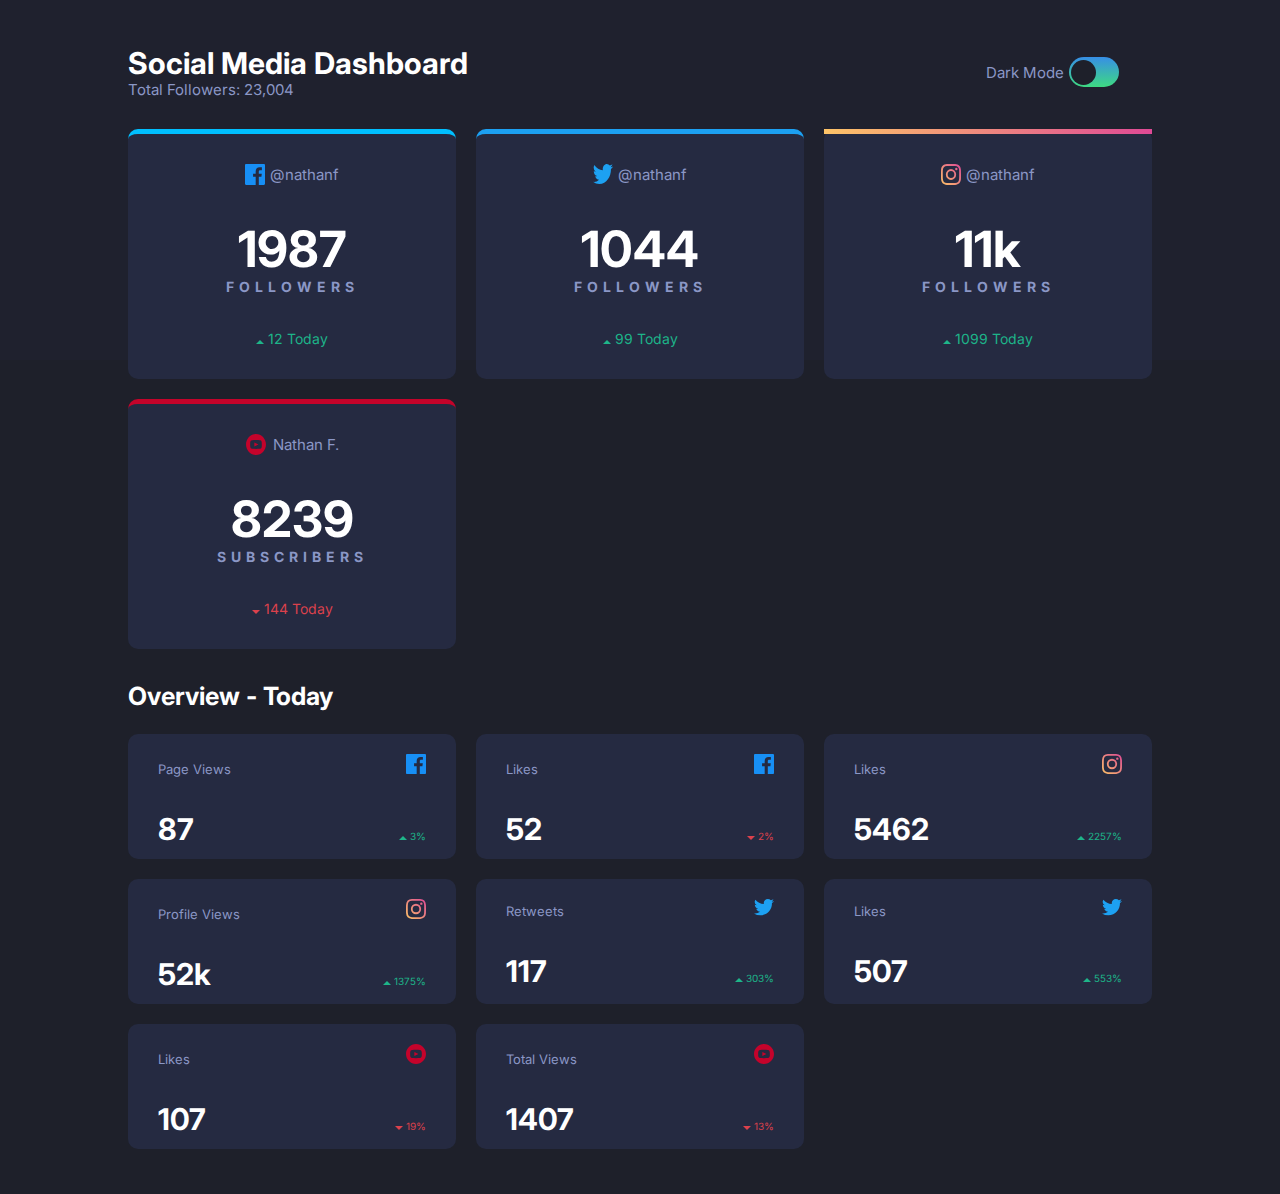
==== index.html @ fd0b71cb "dark/light mode without js" ====
<!DOCTYPE html>
<html lang="en">
<head>
  <meta charset="UTF-8">
  <meta name="viewport" content="width=device-width, initial-scale=1.0">

  <title>Frontend Mentor | [Challenge Name Here]</title>


  <link rel="icon" type="image/png" sizes="32x32" href="./images/favicon-32x32.png"> 
  <link href="https://fonts.googleapis.com/css?family=Inter:400,700&display=swap" rel="stylesheet">
  <link rel="stylesheet" href="./css/main.css">
  <script src="./images/all.js"></script>
</head>
<body>
  <main class="main">

    <div class="main__container">

      <div class="dashboard">

        <div class="dashboard__head">
          <h1 class="dashboard__title">
            Social Media Dashboard
            <span class="dashboard__total dark-text">Total Followers: 23,004</span>
          </h1>

          <a href="light.html" class="switch-link">
          <div class="dashboard__switch dark-text">
            Dark Mode
            <input type="checkbox" id="checkbox" class="checkbox">
            <label for="checkbox" class="switch-container"></label>
          </div>
        </a>

        </div>

        <div class="dashboard__cards-container">

          <div class="card">
            <span class="card__username dark-text">
              <img src="./images/icon-facebook.svg" alt="" class="card-icon"> @nathanf</span>
            <h2 class="card__followercount">
              1987 <span class="follower-text dark-text">FOLLOWERS</span>
            </h2>

            <span class="card__stats green">
              <img src="./images/icon-up.svg" alt="up icon" class="stat-icon">
              12 Today
            </span>
          </div>

          <div class="card card--twitter">
            <span class="card__username dark-text">
              <img src="./images/icon-twitter.svg" alt="" class="card-icon"> @nathanf</span>
            <h2 class="card__followercount">
              1044 <span class="follower-text dark-text">FOLLOWERS</span>
            </h2>

            <span class="card__stats green">
              <img src="./images/icon-up.svg" alt="up icon" class="stat-icon">
              99 Today
            </span>
          </div>

          <div class="card card--instagram">
            <span class="card__username dark-text">
              <img src="./images/icon-instagram.svg" alt="" class="card-icon"> @nathanf</span>
            <h2 class="card__followercount">
              11k <span class="follower-text dark-text">FOLLOWERS</span>
            </h2>

            <span class="card__stats green">
              <img src="./images/icon-up.svg" alt="up icon" class="stat-icon">
              1099 Today
            </span>
          </div>

          <div class="card card--youtube">
            <span class="card__username dark-text">
              <img src="./images/icon-youtube.svg" alt="" class="card-icon"> Nathan F.</span>
            <h2 class="card__followercount">
              8239 <span class="follower-text dark-text">SUBSCRIBERS</span>
            </h2>

            <span class="card__stats red">
              <img src="./images/icon-down.svg" alt="up icon" class="stat-icon">
              144 Today
            </span>
          </div>

        </div>


      </div>

      <div class="overview">
        
        <h2 class="overview__title">Overview - Today</h2>
       

        <div class="overview__cards-container">

          <div class="overview__card ">

            <div class="page-views-top">
              <span class="page-view-title">Page Views</span> 
              <img src="./images/icon-facebook.svg" alt="" class="card-icon">
            </div>

            <div class="page-views-stat">
              <span class="page-view-count">87</span>
              <span class="page-view-percentage green">
                <img src="./images/icon-up.svg" alt="up icon" class="card-icon">
                3%
              </span>
            </div>

          </div>

          <div class="overview__card ">

            <div class="page-views-top">
              <span class="page-view-title">Likes</span> 
              <img src="./images/icon-facebook.svg" alt="" class="card-icon">
            </div>

            <div class="page-views-stat">
              <span class="page-view-count">52</span>
              <span class="page-view-percentage red">
                <img src="./images/icon-down.svg" alt="up icon" class="card-icon">
                2%
              </span>
            </div>

          </div>
          
          <div class="overview__card ">

            <div class="page-views-top">
              <span class="page-view-title">Likes</span> 
              <img src="./images/icon-instagram.svg" alt="" class="card-icon">
            </div>

            <div class="page-views-stat">
              <span class="page-view-count">5462</span>
              <span class="page-view-percentage green">
                <img src="./images/icon-up.svg" alt="up icon" class="card-icon">
                2257%
              </span>
            </div>

          </div>
          
          <div class="overview__card ">

            <div class="page-views-top">
              <span class="page-view-title">Profile Views</span> 
              <img src="./images/icon-instagram.svg" alt="" class="card-icon">
            </div>

            <div class="page-views-stat">
              <span class="page-view-count">52k</span>
              <span class="page-view-percentage green">
                <img src="./images/icon-up.svg" alt="up icon" class="card-icon">
                1375%
              </span>
            </div>

          </div>

          <div class="overview__card ">

            <div class="page-views-top">
              <span class="page-view-title">Retweets</span> 
              <img src="./images/icon-twitter.svg" alt="" class="card-icon">
            </div>

            <div class="page-views-stat">
              <span class="page-view-count">117</span>
              <span class="page-view-percentage green">
                <img src="./images/icon-up.svg" alt="up icon" class="card-icon">
                303%
              </span>
            </div>

          </div>

          <div class="overview__card ">

            <div class="page-views-top">
              <span class="page-view-title">Likes</span> 
              <img src="./images/icon-twitter.svg" alt="" class="card-icon">
            </div>

            <div class="page-views-stat">
              <span class="page-view-count">507</span>
              <span class="page-view-percentage green">
                <img src="./images/icon-up.svg" alt="up icon" class="card-icon">
                553%
              </span>
            </div>

          </div>

          <div class="overview__card ">

            <div class="page-views-top">
              <span class="page-view-title">Likes</span> 
              <img src="./images/icon-youtube.svg" alt="" class="card-icon">
            </div>

            <div class="page-views-stat">
              <span class="page-view-count">107</span>
              <span class="page-view-percentage red">
                <img src="./images/icon-down.svg" alt="up icon" class="card-icon">
                19%
              </span>
            </div>

          </div>

          <div class="overview__card ">

            <div class="page-views-top">
              <span class="page-view-title">Total Views</span> 
              <img src="./images/icon-youtube.svg" alt="" class="card-icon">
            </div>

            <div class="page-views-stat">
              <span class="page-view-count">1407</span>
              <span class="page-view-percentage red">
                <img src="./images/icon-down.svg" alt="up icon" class="card-icon">
                13%
              </span>
            </div>

          </div>

        </div>


      </div>

  </main>

  <!-- <div class="attribution">
    Challenge by <a href="https://www.frontendmentor.io?ref=challenge" target="_blank">Frontend Mentor</a>. 
    Coded by <a href="#">Your Name Here</a>.
  </div> -->
</body>
</html>
---- css/main.css ----
*,
*::before,
*::after {
  -webkit-box-sizing: inherit;
          box-sizing: inherit;
  margin: 0;
  padding: 0;
}

html {
  -webkit-box-sizing: border-box;
          box-sizing: border-box;
  font-size: 62.5%;
}

body {
  font-family: "Inter", sans-serif;
  font-weight: 400;
  line-height: 1.4;
}

.main {
  background-color: #1e202a;
  position: relative;
  padding: 5vh 0;
}

.main::before {
  content: "";
  display: block;
  width: 100%;
  height: 40vh;
  background-color: #1f212e;
  position: absolute;
  top: 0;
}

.main__container {
  width: 80%;
  margin: auto;
  position: relative;
  z-index: 3;
}

.dark-text {
  color: #8b97c6;
}

.dashboard {
  color: white;
  font-size: 1.5rem;
}

.dashboard__head {
  display: -webkit-box;
  display: -ms-flexbox;
  display: flex;
  -webkit-box-pack: justify;
      -ms-flex-pack: justify;
          justify-content: space-between;
  -ms-flex-wrap: wrap;
      flex-wrap: wrap;
  -webkit-box-align: center;
      -ms-flex-align: center;
          align-items: center;
  margin-bottom: 3rem;
}

.dashboard__title {
  line-height: 1.2;
}

.dashboard__switch {
  width: 200px;
  display: -webkit-box;
  display: -ms-flexbox;
  display: flex;
  -webkit-box-pack: center;
      -ms-flex-pack: center;
          justify-content: center;
  -webkit-box-align: center;
      -ms-flex-align: center;
          align-items: center;
}

.dashboard .switch-container {
  display: inline-block;
  background: -webkit-gradient(linear, left top, left bottom, from(#378fe6), to(#3eda82));
  background: linear-gradient(#378fe6, #3eda82);
  width: 50px;
  height: 30px;
  margin-left: 5px;
  border-radius: 3rem;
  position: relative;
}

.dashboard .switch-container::after {
  content: "";
  width: 25px;
  height: 25px;
  background-color: #1e202a;
  border-radius: 50%;
  position: absolute;
  top: 3px;
  left: 2px;
  -webkit-transition: all 300ms linear;
  transition: all 300ms linear;
}

.dashboard .checkbox {
  position: absolute;
  opacity: 0;
}

.dashboard__total {
  display: block;
  font-size: 1.5rem;
  font-weight: 400;
}

.dashboard__cards-container {
  display: -ms-grid;
  display: grid;
  -ms-grid-columns: (minmax(250px, 1fr))[auto-fit];
      grid-template-columns: repeat(auto-fit, minmax(250px, 1fr));
  place-items: center;
  grid-gap: 20px;
}

.switch-link {
  text-decoration: none;
}

.green {
  color: #1db489;
}

.red {
  color: #dc414c;
}

.card {
  background-color: #252a41;
  width: 100%;
  height: 250px;
  padding: 3rem 1rem;
  border-radius: 1rem;
  border-top: 5px solid deepskyblue;
  display: -webkit-box;
  display: -ms-flexbox;
  display: flex;
  -webkit-box-orient: vertical;
  -webkit-box-direction: normal;
      -ms-flex-direction: column;
          flex-direction: column;
  -webkit-box-pack: justify;
      -ms-flex-pack: justify;
          justify-content: space-between;
  -webkit-box-align: center;
      -ms-flex-align: center;
          align-items: center;
}

.card__username {
  width: 100px;
  display: -webkit-inline-box;
  display: -ms-inline-flexbox;
  display: inline-flex;
  -ms-flex-pack: distribute;
      justify-content: space-around;
}

.card__followercount {
  font-size: 5rem;
  text-align: center;
  line-height: 1.2;
}

.card__followercount .follower-text {
  display: block;
  font-size: 1.4rem;
  letter-spacing: 5px;
}

.card__stats {
  font-size: 1.4rem;
}

.card--twitter {
  border-color: #1ca0f2;
}

.card--instagram {
  -o-border-image: linear-gradient(to right, #fdc468, #df4996);
     border-image: -webkit-gradient(linear, left top, right top, from(#fdc468), to(#df4996));
     border-image: linear-gradient(to right, #fdc468, #df4996);
  border-image-slice: 1;
}

.card--youtube {
  border-color: #c4032a;
}

.overview__card {
  background-color: #252a41;
}

.overview {
  padding-top: 3rem;
  color: white;
}

.overview__title {
  font-size: 2.5rem;
  margin-bottom: 2rem;
}

.overview__card {
  width: 100%;
  height: 125px;
  border-radius: 1rem;
  padding: 2rem 3rem;
}

.overview__card .page-views-top {
  display: -webkit-box;
  display: -ms-flexbox;
  display: flex;
  -webkit-box-pack: justify;
      -ms-flex-pack: justify;
          justify-content: space-between;
  -webkit-box-align: baseline;
      -ms-flex-align: baseline;
          align-items: baseline;
}

.overview__card .page-views-top .page-view-title {
  font-size: 1.3rem;
  color: #8b97c6;
}

.overview__card .page-views-stat {
  padding-top: 3rem;
  display: -webkit-box;
  display: -ms-flexbox;
  display: flex;
  -webkit-box-pack: justify;
      -ms-flex-pack: justify;
          justify-content: space-between;
  -webkit-box-align: baseline;
      -ms-flex-align: baseline;
          align-items: baseline;
}

.overview__card .page-views-stat .page-view-count {
  font-size: 3rem;
  font-weight: bold;
}

.overview__cards-container {
  display: -ms-grid;
  display: grid;
  -ms-grid-columns: (minmax(250px, 1fr))[auto-fit];
      grid-template-columns: repeat(auto-fit, minmax(250px, 1fr));
  grid-gap: 20px;
}

.overview__card:hover,
.card:hover {
  cursor: pointer;
  background-color: #2e3552;
}

.main--light {
  background-color: white;
}

.main--light::before {
  background-color: #f5f7ff;
}

.light-text {
  color: #63687e;
}

.dashboard--light,
.overview--light {
  color: black;
}

.card--light,
.overview__card--light {
  background-color: #f0f2fa;
}

.switch-container--light {
  background: #aeb3cb !important;
}

.switch-container--light::after {
  background-color: white !important;
  -webkit-transform: translateX(20px);
          transform: translateX(20px);
}

.main--light .overview__card:hover,
.main--light .card:hover {
  cursor: pointer;
  background-color: #dde2f3;
}

@media (max-width: 440px) {
  html {
    font-size: 50%;
  }
  .dashboard__head > * {
    -ms-flex-preferred-size: 100%;
        flex-basis: 100%;
  }
  .dashboard__title {
    padding-bottom: 2rem;
    margin-bottom: 1rem;
    border-bottom: 1px solid gray;
  }
  .dashboard__switch {
    width: 100%;
    -webkit-box-pack: justify;
        -ms-flex-pack: justify;
            justify-content: space-between;
  }
}
/*# sourceMappingURL=main.css.map */
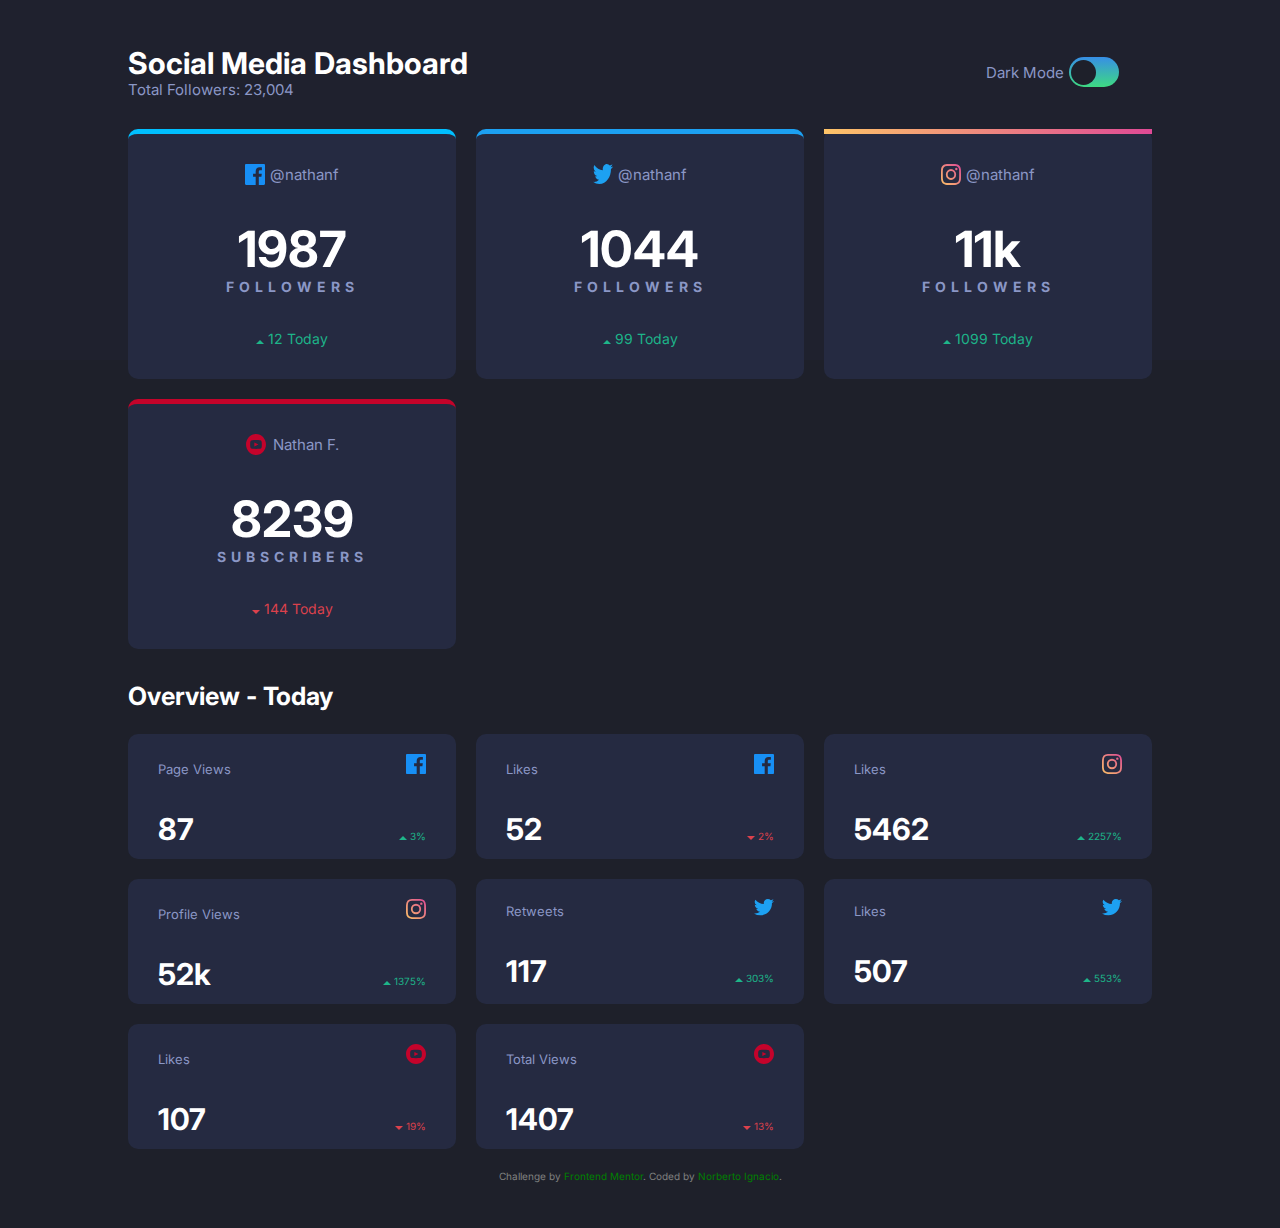
==== commit 862e7703: "signed" ====
--- a/index.html
+++ b/index.html
@@ -241,12 +241,11 @@
 
 
       </div>
-
+      <div class="attribution">
+        Challenge by <a href="https://www.frontendmentor.io?ref=challenge" target="_blank">Frontend Mentor</a>. 
+        Coded by <a href="https://github.com/theAspiringDev1/">Norberto Ignacio</a>.
+      </div>
   </main>
 
-  <!-- <div class="attribution">
-    Challenge by <a href="https://www.frontendmentor.io?ref=challenge" target="_blank">Frontend Mentor</a>. 
-    Coded by <a href="#">Your Name Here</a>.
-  </div> -->
 </body>
 </html>--- a/css/main.css
+++ b/css/main.css
@@ -307,6 +307,17 @@
 .main--light .card:hover {
   cursor: pointer;
   background-color: #dde2f3;
+}
+
+.attribution {
+  color: grey;
+  text-align: center;
+  padding-top: 2rem;
+}
+
+.attribution a {
+  text-decoration: none;
+  color: green;
 }
 
 @media (max-width: 440px) {
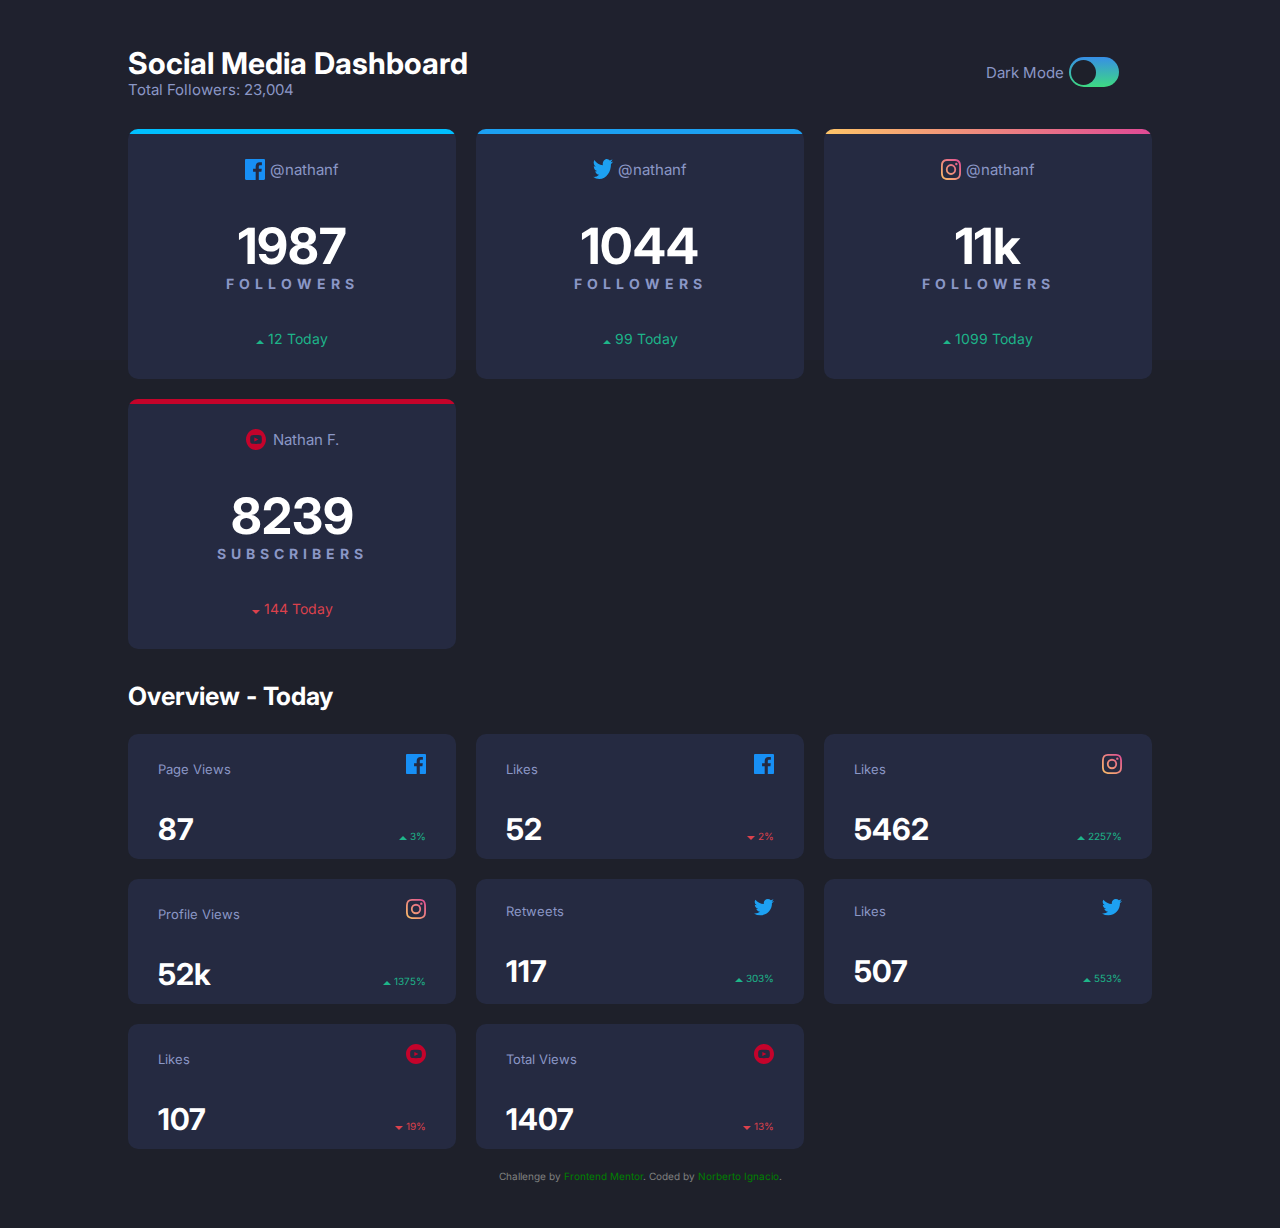
==== commit 549ee9fc: "fixed borders" ====
--- a/index.html
+++ b/index.html
@@ -37,7 +37,7 @@
 
         <div class="dashboard__cards-container">
 
-          <div class="card">
+          <div class="card card--facebook">
             <span class="card__username dark-text">
               <img src="./images/icon-facebook.svg" alt="" class="card-icon"> @nathanf</span>
             <h2 class="card__followercount">
--- a/css/main.css
+++ b/css/main.css
@@ -145,7 +145,7 @@
   height: 250px;
   padding: 3rem 1rem;
   border-radius: 1rem;
-  border-top: 5px solid deepskyblue;
+  border-top: 5px solid transparent;
   display: -webkit-box;
   display: -ms-flexbox;
   display: flex;
@@ -159,6 +159,17 @@
   -webkit-box-align: center;
       -ms-flex-align: center;
           align-items: center;
+  position: relative;
+  border-top: transparent;
+  overflow: hidden;
+}
+
+.card::before {
+  content: "";
+  width: 100%;
+  height: 5px;
+  position: absolute;
+  top: 0;
 }
 
 .card__username {
@@ -186,19 +197,21 @@
   font-size: 1.4rem;
 }
 
-.card--twitter {
-  border-color: #1ca0f2;
-}
-
-.card--instagram {
-  -o-border-image: linear-gradient(to right, #fdc468, #df4996);
-     border-image: -webkit-gradient(linear, left top, right top, from(#fdc468), to(#df4996));
-     border-image: linear-gradient(to right, #fdc468, #df4996);
-  border-image-slice: 1;
-}
-
-.card--youtube {
-  border-color: #c4032a;
+.card--twitter::before {
+  background-color: #1ca0f2;
+}
+
+.card--instagram::before {
+  background-image: -webkit-gradient(linear, left top, right top, from(#fdc468), to(#df4996));
+  background-image: linear-gradient(to right, #fdc468, #df4996);
+}
+
+.card--youtube::before {
+  background-color: #c4032a;
+}
+
+.card--facebook::before {
+  background-color: deepskyblue;
 }
 
 .overview__card {
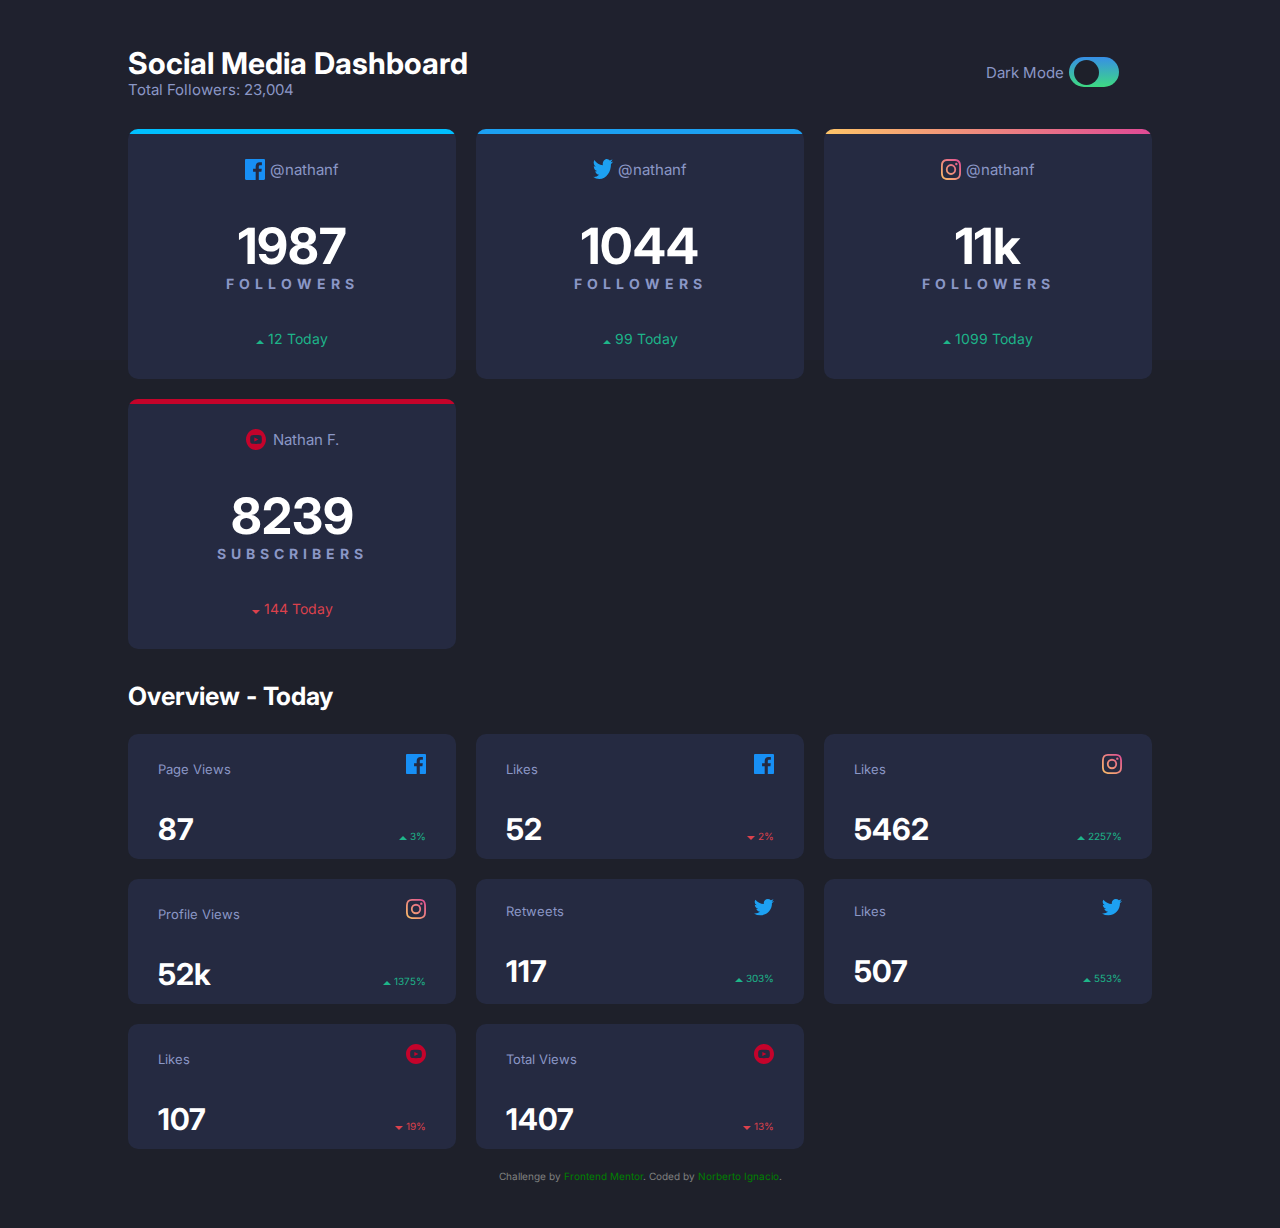
==== commit 4761dcad: "added working button with javascript" ====
--- a/index.html
+++ b/index.html
@@ -25,13 +25,11 @@
             <span class="dashboard__total dark-text">Total Followers: 23,004</span>
           </h1>
 
-          <a href="light.html" class="switch-link">
           <div class="dashboard__switch dark-text">
             Dark Mode
             <input type="checkbox" id="checkbox" class="checkbox">
             <label for="checkbox" class="switch-container"></label>
           </div>
-        </a>
 
         </div>
 
@@ -247,5 +245,7 @@
       </div>
   </main>
 
+  <script src="theme.js"></script>
+
 </body>
 </html>--- a/css/main.css
+++ b/css/main.css
@@ -23,6 +23,8 @@
   background-color: #1e202a;
   position: relative;
   padding: 5vh 0;
+  -webkit-transition: all 400ms;
+  transition: all 400ms;
 }
 
 .main::before {
@@ -33,6 +35,8 @@
   background-color: #1f212e;
   position: absolute;
   top: 0;
+  -webkit-transition: all 400ms;
+  transition: all 400ms;
 }
 
 .main__container {
@@ -49,6 +53,8 @@
 .dashboard {
   color: white;
   font-size: 1.5rem;
+  -webkit-transition: all 400ms;
+  transition: all 400ms;
 }
 
 .dashboard__head {
@@ -92,6 +98,8 @@
   margin-left: 5px;
   border-radius: 3rem;
   position: relative;
+  -webkit-transition: all 400ms;
+  transition: all 400ms;
 }
 
 .dashboard .switch-container::after {
@@ -102,7 +110,7 @@
   border-radius: 50%;
   position: absolute;
   top: 3px;
-  left: 2px;
+  left: 5px;
   -webkit-transition: all 300ms linear;
   transition: all 300ms linear;
 }
@@ -110,6 +118,11 @@
 .dashboard .checkbox {
   position: absolute;
   opacity: 0;
+}
+
+.dashboard .checkbox:checked + .switch-container::after {
+  -webkit-transform: translateX(15px);
+          transform: translateX(15px);
 }
 
 .dashboard__total {
@@ -284,42 +297,35 @@
   background-color: #2e3552;
 }
 
-.main--light {
+.light {
   background-color: white;
 }
 
-.main--light::before {
+.light::before {
   background-color: #f5f7ff;
 }
 
+.light-card-text {
+  color: #63687e;
+}
+
 .light-text {
-  color: #63687e;
-}
-
-.dashboard--light,
-.overview--light {
   color: black;
 }
 
-.card--light,
-.overview__card--light {
+.light-card {
   background-color: #f0f2fa;
-}
-
-.switch-container--light {
-  background: #aeb3cb !important;
-}
-
-.switch-container--light::after {
-  background-color: white !important;
-  -webkit-transform: translateX(20px);
-          transform: translateX(20px);
-}
-
-.main--light .overview__card:hover,
-.main--light .card:hover {
+  -webkit-transition: all 300ms;
+  transition: all 300ms;
+}
+
+.light-card:hover {
   cursor: pointer;
   background-color: #dde2f3;
+}
+
+.light-switch::after {
+  background-color: white !important;
 }
 
 .attribution {
